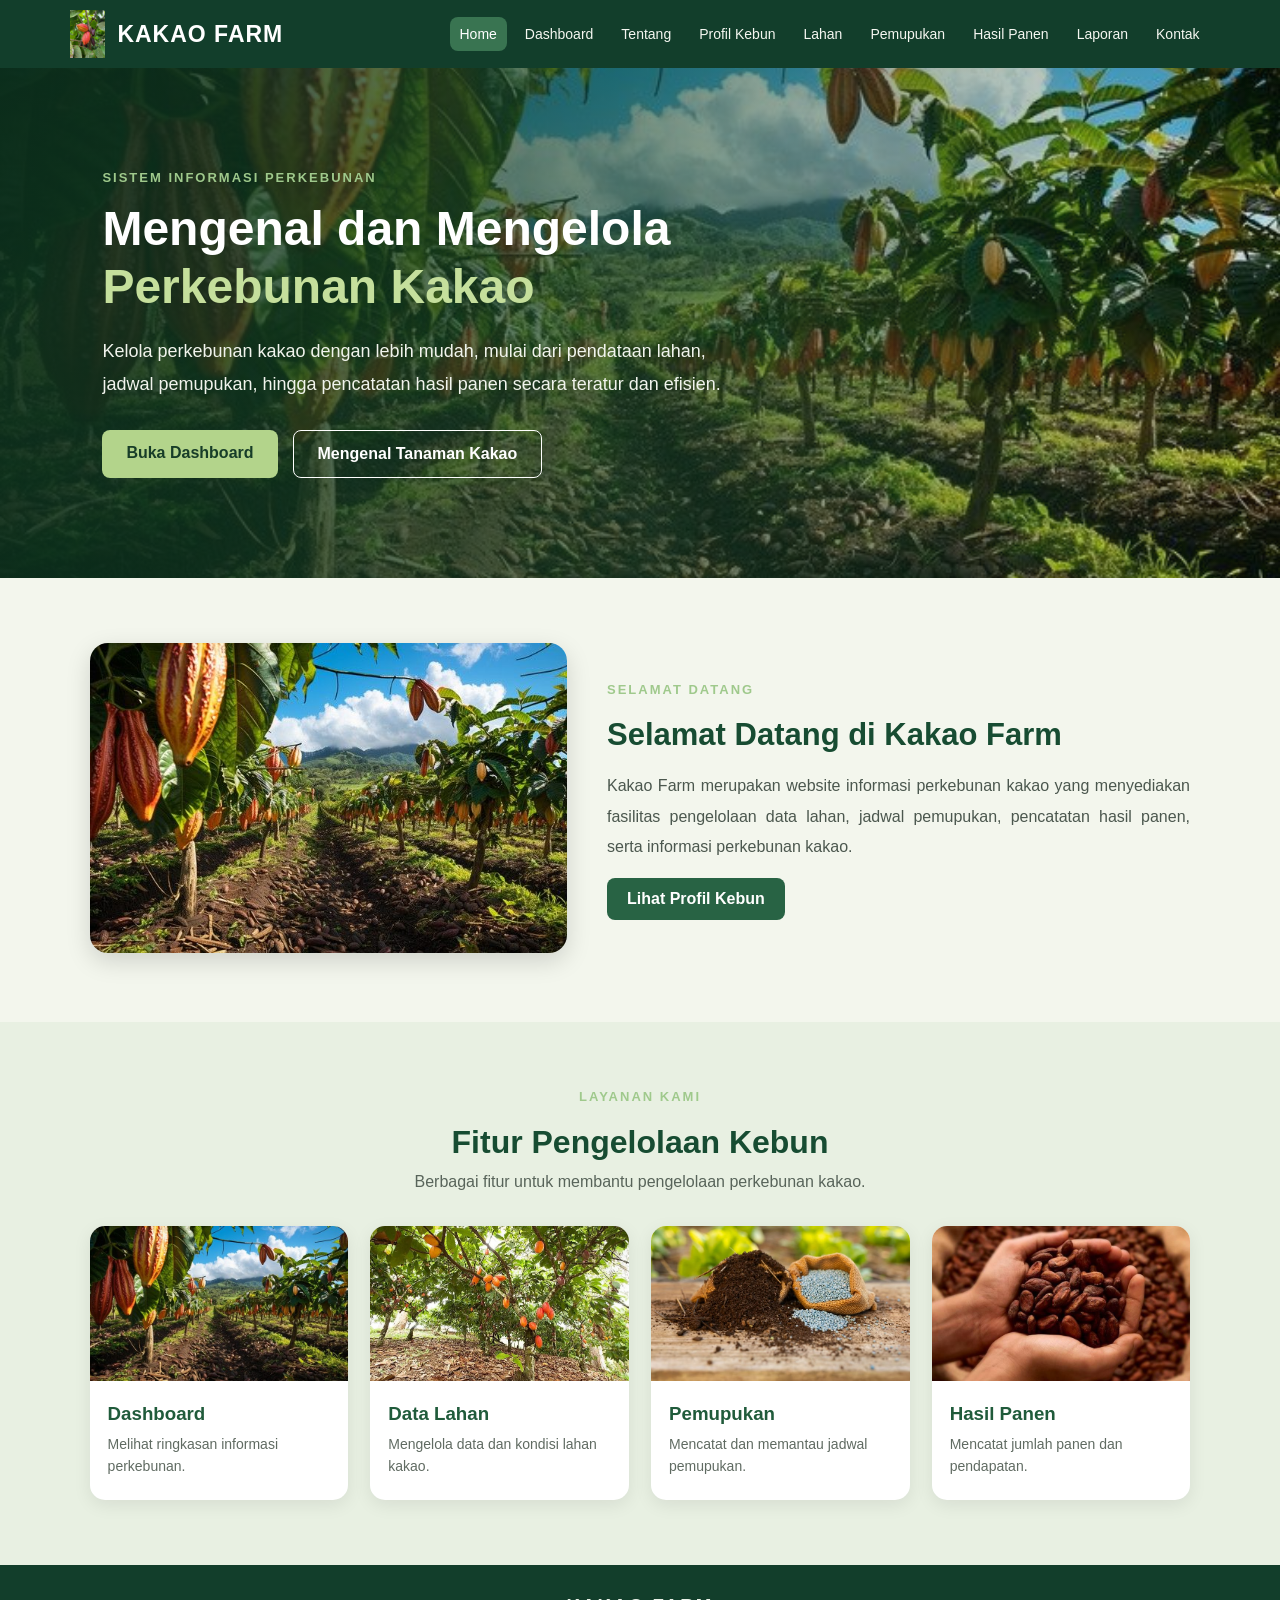
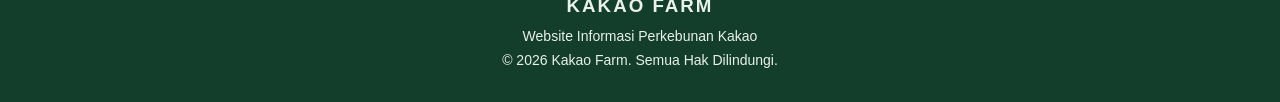
==== index.html @ 2a257e6b "first commit" ====
<!DOCTYPE html>
<html lang="id">
<head>
    <meta charset="UTF-8">
    <meta name="viewport" content="width=device-width, initial-scale=1.0">
    <title>Kakao Farm | Beranda</title>
    <link rel="stylesheet" href="css/style.css">
</head>

<body class="home-page">

    <!-- HEADER -->
    <header class="home-header">
        <a href="index.html" class="home-logo">
            <img src="img/logo.jpg" alt="Logo Kakao Farm">
            <span>KAKAO FARM</span>
        </a>

        <nav class="home-menu">
            <a href="index.html" class="active">Home</a>
            <a href="dashboard.html">Dashboard</a>
            <a href="tentang.html">Tentang</a>
            <a href="profil-kebun.html">Profil Kebun</a>
            <a href="lahan.html">Lahan</a>
            <a href="pemupukan.html">Pemupukan</a>
            <a href="panen.html">Hasil Panen</a>
            <a href="laporan.html">Laporan</a>
            <a href="kontak.html">Kontak</a>
        </nav>
    </header>

    <!-- HERO -->
    <main>
        <section class="home-hero">
            <div class="home-hero-content">
                <span class="home-label">SISTEM INFORMASI PERKEBUNAN</span>

                <h1>
                    Mengenal dan Mengelola
                    <span>Perkebunan Kakao</span>
                </h1>

                <p>
                    Kelola perkebunan kakao dengan lebih mudah,
                    mulai dari pendataan lahan, jadwal pemupukan,
                    hingga pencatatan hasil panen secara teratur
                    dan efisien.
                </p>

                <div class="home-actions">
                    <a href="dashboard.html" class="home-button">
                        Buka Dashboard
                    </a>

                    <a href="tentang.html" class="home-button-outline">
                        Mengenal Tanaman Kakao
                    </a>
                </div>
            </div>
        </section>

        <!-- TENTANG SINGKAT -->
        <section class="home-intro">
            <div class="home-intro-image">
                <img src="img/kakao-bg.jpg" alt="Perkebunan Kakao">
            </div>

            <div class="home-intro-content">
                <span class="home-label">SELAMAT DATANG</span>
                <h2>Selamat Datang di Kakao Farm</h2>

                <p>
                    Kakao Farm merupakan website informasi
                    perkebunan kakao yang menyediakan fasilitas
                    pengelolaan data lahan, jadwal pemupukan,
                    pencatatan hasil panen, serta informasi
                    perkebunan kakao.
                </p>

                <a href="profil-kebun.html" class="home-read-more">
                    Lihat Profil Kebun
                </a>
            </div>
        </section>

        <!-- FITUR UTAMA -->
        <section class="home-features">
            <div class="home-section-title">
                <span class="home-label">LAYANAN KAMI</span>
                <h2>Fitur Pengelolaan Kebun</h2>
                <p>
                    Berbagai fitur untuk membantu pengelolaan
                    perkebunan kakao.
                </p>
            </div>

            <div class="home-feature-grid">

                <a href="dashboard.html" class="home-feature-card">
                    <img src="img/kakao-bg.jpg" alt="Dashboard">
                    <h3>Dashboard</h3>
                    <p>Melihat ringkasan informasi perkebunan.</p>
                </a>

                <a href="lahan.html" class="home-feature-card">
                    <img src="img/lahan.jpg" alt="Lahan Kakao">
                    <h3>Data Lahan</h3>
                    <p>Mengelola data dan kondisi lahan kakao.</p>
                </a>

                <a href="pemupukan.html" class="home-feature-card">
                    <img src="img/pupuk.jpg" alt="Pemupukan Kakao">
                    <h3>Pemupukan</h3>
                    <p>Mencatat dan memantau jadwal pemupukan.</p>
                </a>

                <a href="panen.html" class="home-feature-card">
                    <img src="img/panen.jpg" alt="Hasil Panen Kakao">
                    <h3>Hasil Panen</h3>
                    <p>Mencatat jumlah panen dan pendapatan.</p>
                </a>

            </div>
        </section>
    </main>

    <!-- FOOTER -->
    <footer class="home-footer">
        <h3>KAKAO FARM</h3>
        <p>
            Website Informasi Perkebunan Kakao
        </p>
        <p>&copy; 2026 Kakao Farm. Semua Hak Dilindungi.</p>
    </footer>

    <script src="js/script.js"></script>

</body>
</html>
---- css/style.css ----
/* ===== STYLE WEBSITE KAKAO FARM ===== */

* {
    margin: 0;
    padding: 0;
    box-sizing: border-box;
}

body {
    font-family: Arial, sans-serif;
    background-color: #f5f7f0;
    color: #263b2c;
}

/* Judul utama */
.sahran_title {
    color: #285943;
    text-align: center;
    margin-top: 50px;
}

/* Paragraf */
.sahran_text {
    text-align: center;
    margin-top: 15px;
    font-size: 16px;
}

/* Header */
.sahran_header {
    background-color: #285943;
    color: white;
    padding: 20px;
}

/* Menu navigasi */
.sahran_menu {
    display: flex;
    justify-content: center;
    gap: 25px;
}

/* Footer */
.sahran_footer {
    background-color: #183d2b;
    color: white;
    text-align: center;
    padding: 20px;
}

/* ===== HEADER DAN NAVBAR ===== */

.sahran_header {
    background-color: #285943;
    color: white;
    padding: 20px 7%;
    display: flex;
    justify-content: space-between;
    align-items: center;
    flex-wrap: wrap;
    gap: 20px;
}

.sahran_logo h2 {
    color: white;
}

.sahran_menu {
    display: flex;
    gap: 20px;
    flex-wrap: wrap;
}

.sahran_menu a {
    color: white;
    text-decoration: none;
    font-size: 14px;
    font-weight: bold;
}

.sahran_menu a:hover {
    color: #c6e6a5;
}

/* ===== BANNER ===== */

.sahran_hero {
    min-height: 450px;
    background:
        linear-gradient(
            rgba(0, 0, 0, 0.55),
            rgba(0, 0, 0, 0.55)
        ),
        url('../img/kakao.jpg');

    background-size: cover;
    background-position: center;

    display: flex;
    align-items: center;
    padding: 50px 8%;
    color: white;
}

.sahran_hero_content {
    max-width: 600px;
}

.sahran_hero_content h1 {
    font-size: 42px;
    margin-bottom: 20px;
}

.sahran_hero_content p {
    font-size: 17px;
    line-height: 1.8;
    margin-bottom: 30px;
}

.sahran_button {
    display: inline-block;
    background-color: #d2a84b;
    color: #183d2b;
    padding: 14px 25px;
    border-radius: 6px;
    text-decoration: none;
    font-weight: bold;
}

/* ===== INTRODUCTION ===== */

.sahran_intro {
    padding: 60px 10%;
    text-align: center;
}

.sahran_intro h2 {
    color: #285943;
    margin-bottom: 20px;
}

.sahran_intro p {
    line-height: 1.8;
    max-width: 750px;
    margin: auto;
}

/* ===== FOOTER ===== */

.sahran_footer {
    background-color: #183d2b;
    color: white;
    text-align: center;
    padding: 20px;
}

/* ===== RESPONSIVE MOBILE ===== */

@media (max-width: 768px) {

    .sahran_header {
        flex-direction: column;
    }

    .sahran_menu {
        justify-content: center;
        gap: 15px;
    }

    .sahran_hero {
        min-height: 400px;
    }

    .sahran_hero_content h1 {
        font-size: 30px;
    }
}

/* ===== HALAMAN DATA PROFIL KEBUN ===== */

.sahran_data {
    padding: 30px 7%;
    text-align: center;
}

.sahran_data h2 {
    color: #285943;
    margin-bottom: 25px;
}

.sahran_table {
    width: 100%;
    border-collapse: collapse;
    background-color: white;
    box-shadow: 0 3px 10px rgba(0,0,0,0.1);
}

.sahran_table th {
    background-color: #285943;
    color: white;
    padding: 16px;
}

.sahran_table td {
    padding: 15px;
    border: 1px solid #ddd;
}

.sahran_table tr:nth-child(even) {
    background-color: #edf3ec;
}

.sahran_table tr:hover {
    background-color: #dcebdc;
}

/* TABEL RESPONSIF */

@media (max-width: 600px) {
    .sahran_data {
        padding: 20px 3%;
        overflow-x: auto;
    }

    .sahran_table {
        min-width: 550px;
    }
}

/* ===== HALAMAN DATA LAHAN ===== */

.sahran_data {
    overflow-x: auto;
}

.sahran_table {
    min-width: 650px;
}

.sahran_data h2 {
    margin-bottom: 25px;
}

/* ===== JADWAL PEMUPUKAN ===== */

.sahran_reminder {
    margin: 20px 7%;
    padding: 22px;
    background-color: #e4f2df;
    border-left: 6px solid #285943;
    border-radius: 8px;
}

.sahran_reminder h2 {
    color: #285943;
    margin-bottom: 10px;
}

.sahran_reminder p {
    font-size: 18px;
    line-height: 1.6;
}

.sahran_data {
    padding-bottom: 50px;
}

.sahran_table td {
    text-align: center;
}

@media (max-width: 700px) {
    .sahran_reminder {
        margin: 20px 3%;
    }
}

/* ===== HALAMAN KONTAK ===== */

.sahran_contact {
    max-width: 650px;
    margin: 30px auto 60px;
    padding: 30px;
    background-color: white;
    border-radius: 12px;
    box-shadow: 0 3px 12px rgba(0,0,0,0.1);
}

.sahran_contact h2 {
    text-align: center;
    color: #285943;
    margin-bottom: 25px;
}

.sahran_contact label {
    display: block;
    margin-top: 15px;
    margin-bottom: 8px;
    font-weight: bold;
    color: #285943;
}

.sahran_contact input,
.sahran_contact textarea {
    width: 100%;
    padding: 13px;
    border: 1px solid #ccc;
    border-radius: 6px;
    font-size: 16px;
    box-sizing: border-box;
    font-family: Arial, sans-serif;
}

.sahran_contact input:focus,
.sahran_contact textarea:focus {
    outline: none;
    border-color: #285943;
}

.sahran_button {
    width: 100%;
    margin-top: 20px;
    padding: 14px;
    background-color: #285943;
    color: white;
    border: none;
    border-radius: 6px;
    font-size: 17px;
    font-weight: bold;
    cursor: pointer;
}

.sahran_button:hover {
    background-color: #1c4030;
}

#sahran_hasil {
    text-align: center;
    color: #285943;
    font-weight: bold;
}

@media (max-width: 700px) {
    .sahran_contact {
        margin: 20px 4%;
        padding: 20px;
    }
}

/* FORM JADWAL PEMUPUKAN */
.sahran_data form {
    max-width: 700px;
    margin: 30px auto;
    padding: 30px;
    background: white;
    border-radius: 12px;
    box-shadow: 0 4px 15px rgba(0,0,0,0.08);
    text-align: left;
}

.sahran_data form label {
    display: block;
    margin: 15px 0 8px;
    color: #285b46;
    font-weight: bold;
}

.sahran_data form input,
.sahran_data form select {
    width: 100%;
    padding: 13px;
    border: 1px solid #ccc;
    border-radius: 7px;
    font-size: 16px;
    box-sizing: border-box;
}

.sahran_data form button {
    width: 100%;
    padding: 14px;
    margin-top: 25px;
    background: #285b46;
    color: white;
    border: none;
    border-radius: 7px;
    font-size: 17px;
    font-weight: bold;
    cursor: pointer;
}

.sahran_data form button:hover {
    background: #1b4031;
}

/* TOMBOL HAPUS */
.sahran_hapus {
    background: #c0392b;
    color: white;
    padding: 8px 14px;
    border: none;
    border-radius: 5px;
    cursor: pointer;
}

.sahran_hapus:hover {
    background: #922b21;
}

/* RESPONSIVE */
@media (max-width: 768px) {
    .sahran_data {
        overflow-x: auto;
    }

    .sahran_data form {
        padding: 20px;
    }

    .sahran_table {
        min-width: 750px;
    }
}

/* =================================
   HALAMAN HASIL PANEN KAKAO
================================= */

/* KARTU RINGKASAN */

.sahran_ringkasan {
    display: grid;
    grid-template-columns: repeat(2, 1fr);
    gap: 20px;
    margin: 30px 7%;
}

.sahran_kartu {
    background: #285b46;
    color: white;
    padding: 25px;
    border-radius: 12px;
    text-align: center;
    box-shadow: 0 4px 12px rgba(0,0,0,0.1);
}

.sahran_kartu h3 {
    margin-bottom: 12px;
    font-size: 18px;
}

.sahran_kartu p {
    font-size: 25px;
    font-weight: bold;
    margin: 0;
}

/* FORM HASIL PANEN */

#sahran_form_panen {
    max-width: 700px;
    margin: 30px auto;
    padding: 30px;
    background: white;
    border-radius: 12px;
    box-shadow: 0 4px 15px rgba(0,0,0,0.08);
    text-align: left;
}

#sahran_form_panen label {
    display: block;
    margin: 15px 0 8px;
    color: #285b46;
    font-weight: bold;
}

#sahran_form_panen input,
#sahran_form_panen select {
    width: 100%;
    padding: 13px;
    border: 1px solid #ccc;
    border-radius: 7px;
    font-size: 16px;
    box-sizing: border-box;
}

#sahran_form_panen input:focus,
#sahran_form_panen select:focus {
    outline: none;
    border-color: #285b46;
}

#sahran_form_panen button {
    width: 100%;
    padding: 14px;
    margin-top: 25px;
    background: #285b46;
    color: white;
    border: none;
    border-radius: 7px;
    font-size: 17px;
    font-weight: bold;
    cursor: pointer;
}

#sahran_form_panen button:hover {
    background: #1b4031;
}

/* TOMBOL HAPUS */

.sahran_hapus_panen {
    background: #c0392b;
    color: white;
    padding: 8px 14px;
    border: none;
    border-radius: 5px;
    cursor: pointer;
}

.sahran_hapus_panen:hover {
    background: #922b21;
}

/* TABEL PANEN */

#sahran_daftar_panen td {
    text-align: center;
}

/* TAMPILAN HP */

@media (max-width: 700px) {

    .sahran_ringkasan {
        grid-template-columns: 1fr;
        margin: 20px 4%;
    }

    #sahran_form_panen {
        margin: 20px 4%;
        padding: 20px;
    }

    .sahran_data {
        overflow-x: auto;
    }

    .sahran_table {
        min-width: 950px;
    }
}

/* HALAMAN LAPORAN HASIL PANEN */

.sahran_filter_laporan {
    margin: 30px 7%;
    padding: 20px;
    background: white;
    border-radius: 10px;
    display: flex;
    align-items: center;
    gap: 15px;
    flex-wrap: wrap;
}

.sahran_filter_laporan label {
    font-weight: bold;
    color: #285b46;
}

.sahran_filter_laporan input {
    padding: 10px;
    border: 1px solid #ccc;
    border-radius: 6px;
    font-size: 15px;
}

.sahran_filter_laporan button {
    padding: 11px 20px;
    background: #285b46;
    color: white;
    border: none;
    border-radius: 6px;
    cursor: pointer;
}

.sahran_filter_laporan button:hover {
    background: #1b4031;
}

#sahran_pesan_laporan {
    text-align: center;
    margin: 20px;
    color: #285b46;
}

/* Tampilan saat mencetak laporan */
@media print {
    .sahran_header,
    .sahran_footer,
    .sahran_filter_laporan button {
        display: none !important;
    }

    .sahran_filter_laporan {
        margin: 10px 0;
        padding: 0;
    }

    .sahran_ringkasan,
    .sahran_data {
        margin: 15px 0;
    }

    body {
        background: white;
    }

    .sahran_kartu {
        box-shadow: none;
        border: 1px solid #285b46;
        print-color-adjust: exact;
        -webkit-print-color-adjust: exact;
    }

    table {
        width: 100%;
        font-size: 10px;
    }

    th, td {
        padding: 6px;
    }
}

/* DASHBOARD STATISTIK KAKAO FARM */

.sahran_dashboard_kartu {
    display: grid;
    grid-template-columns: repeat(3, 1fr);
    gap: 22px;
    margin: 30px 7%;
}

.sahran_stat_kartu {
    background: white;
    padding: 25px;
    border-radius: 12px;
    text-align: center;
    box-shadow: 0 4px 12px rgba(0,0,0,0.08);
    border-bottom: 5px solid #285b46;
}

.sahran_stat_icon {
    font-size: 35px;
    margin-bottom: 10px;
}

.sahran_stat_kartu h3 {
    color: #285b46;
    font-size: 17px;
}

.sahran_stat_kartu p {
    color: #1b4031;
    font-size: 25px;
    font-weight: bold;
    overflow-wrap: anywhere;
}

.sahran_grafik {
    background: white;
    margin: 30px 7%;
    padding: 25px;
    border-radius: 12px;
    box-shadow: 0 4px 12px rgba(0,0,0,0.08);
}

.sahran_grafik h2 {
    color: #285b46;
}

.sahran_grafik select {
    padding: 9px;
    margin: 15px 0;
    border: 1px solid #ccc;
    border-radius: 6px;
}

.sahran_area_grafik {
    display: grid;
    grid-template-columns: repeat(12, minmax(35px, 1fr));
    gap: 10px;
    align-items: end;
    min-height: 250px;
    padding: 20px 5px 5px;
    overflow-x: auto;
}

.sahran_kolom_grafik {
    min-width: 35px;
    display: flex;
    flex-direction: column;
    align-items: center;
    justify-content: end;
    height: 230px;
    gap: 7px;
}

.sahran_nilai_grafik {
    font-size: 10px;
    color: #285b46;
    text-align: center;
    overflow-wrap: anywhere;
}

.sahran_batang_grafik {
    width: 70%;
    max-width: 35px;
    min-height: 4px;
    background: #4b966d;
    border-radius: 5px 5px 0 0;
}

.sahran_label_bulan {
    font-size: 12px;
    font-weight: bold;
    color: #285b46;
}

@media (max-width: 700px) {
    .sahran_dashboard_kartu {
        grid-template-columns: 1fr;
        margin: 20px 4%;
    }

    .sahran_grafik {
        margin: 20px 4%;
        padding: 15px;
    }

    .sahran_area_grafik {
        grid-template-columns: repeat(12, 45px);
    }
}

/* HALAMAN PROFIL KEBUN */

#sahran_form_profil {
    max-width: 700px;
    margin: 30px auto;
    padding: 30px;
    background: white;
    border-radius: 12px;
    box-shadow: 0 4px 15px rgba(0,0,0,0.08);
    text-align: left;
}

#sahran_form_profil label {
    display: block;
    margin: 15px 0 8px;
    color: #285b46;
    font-weight: bold;
}

#sahran_form_profil input,
#sahran_form_profil textarea {
    width: 100%;
    padding: 13px;
    border: 1px solid #ccc;
    border-radius: 7px;
    font-size: 15px;
    box-sizing: border-box;
}

#sahran_form_profil textarea {
    min-height: 90px;
    resize: vertical;
}

#sahran_form_profil button {
    width: 100%;
    padding: 14px;
    margin-top: 25px;
    background: #285b46;
    color: white;
    border: none;
    border-radius: 7px;
    font-size: 16px;
    font-weight: bold;
    cursor: pointer;
}

#sahran_form_profil button:hover {
    background: #1b4031;
}

#sahran_tampilan_profil {
    max-width: 700px;
    margin: 25px auto;
    padding: 25px;
    background: #e8f0e9;
    border-radius: 10px;
    overflow-wrap: anywhere;
}

#sahran_tampilan_profil h2 {
    color: #285b46;
    margin-bottom: 15px;
}

#sahran_tampilan_profil p {
    margin: 10px 0;
}

@media (max-width: 700px) {
    #sahran_form_profil,
    #sahran_tampilan_profil {
        margin: 20px 4%;
        padding: 20px;
    }
}

/* ===== HALAMAN DATA LAHAN ===== */

.container {
    width: 90%;
    max-width: 1200px;
    margin: 30px auto;
}

.container h2 {
    color: #286b3b;
    margin-bottom: 8px;
}

.container > p {
    color: #666;
    margin-bottom: 25px;
}

.form-container,
.table-container {
    background: #ffffff;
    padding: 25px;
    margin-bottom: 25px;
    border-radius: 12px;
    box-shadow: 0 3px 12px rgba(0, 0, 0, 0.08);
}

.form-container h3,
.table-container h3 {
    color: #286b3b;
    margin-top: 0;
    margin-bottom: 20px;
}

#sahran_form_lahan {
    display: grid;
    grid-template-columns: 1fr 1fr;
    gap: 12px 20px;
}

#sahran_form_lahan label {
    font-weight: bold;
    color: #333;
    align-self: end;
}

#sahran_form_lahan input,
#sahran_form_lahan select,
#sahran_form_lahan textarea {
    width: 100%;
    padding: 11px;
    border: 1px solid #ccc;
    border-radius: 6px;
    font-size: 14px;
    box-sizing: border-box;
}

#sahran_form_lahan textarea {
    min-height: 85px;
    resize: vertical;
}

#sahran_form_lahan button {
    grid-column: 1 / -1;
    background: #2e7d32;
    color: white;
    border: none;
    padding: 13px;
    border-radius: 6px;
    font-size: 15px;
    font-weight: bold;
    cursor: pointer;
}

#sahran_form_lahan button:hover {
    background: #1b5e20;
}

.table-container {
    overflow-x: auto;
}

.table-container table {
    width: 100%;
    border-collapse: collapse;
    min-width: 850px;
}

.table-container th {
    background: #2e7d32;
    color: white;
    padding: 12px;
    text-align: center;
}

.table-container td {
    padding: 11px;
    border-bottom: 1px solid #ddd;
    text-align: center;
}

.table-container tr:hover {
    background: #f1f8f2;
}

.table-container td button {
    padding: 7px 12px;
    margin: 3px;
    border: none;
    border-radius: 5px;
    cursor: pointer;
    color: white;
    background: #1976d2;
}

.table-container td button:last-child {
    background: #d32f2f;
}

.table-container td button:hover {
    opacity: 0.8;
}

/* Tampilan HP */
@media (max-width: 600px) {
    #sahran_form_lahan {
        grid-template-columns: 1fr;
    }

    #sahran_form_lahan button {
        grid-column: 1;
    }

    .container {
        width: 94%;
    }

    .form-container,
    .table-container {
        padding: 15px;
    }
}


/* HEADER DAN NAVIGASI HALAMAN LAHAN */
.main-header {
    background-color: #285b48;
    display: flex;
    justify-content: space-between;
    align-items: center;
    padding: 20px 5%;
    gap: 20px;
}

.main-header h1 {
    color: white;
    font-size: 32px;
    margin: 0;
    white-space: nowrap;
}

.main-header nav {
    background-color: #1b5e20;
    display: flex;
    justify-content: center;
    align-items: center;
    flex-wrap: wrap;
    gap: 25px;
    padding: 20px;
}

.main-header nav a {
    color: white;
    text-decoration: none;
    font-weight: bold;
}

.main-header nav a:hover {
    color: #c8e6c9;
}

@media (max-width: 900px) {
    .main-header {
        flex-direction: column;
    }

    .main-header nav {
        width: 100%;
        box-sizing: border-box;
    }
}

/* Samakan warna tombol Data Lahan dengan Profil Kebun */
#sahran_form_lahan button {
    background-color: #285b48 !important;
    color: white;
}

#sahran_form_lahan button:hover {
    background-color: #214a3b !important;
}

/* Menyamakan warna header tabel Data Lahan */
.table-container th {
    background-color: #285b48 !important;
    color: white;
}

/* Warna tombol aksi Edit */
.table-container td button:first-child {
    background-color: #285b48;
    color: white;
}

/* Warna tombol Hapus */
.table-container td button:last-child {
    background-color: #b83232;
    color: white;
}

/* =================================
   HALAMAN TENTANG KAKAO FARM
================================= */

.tentang-page {
    position: relative;
    overflow: hidden;
    padding: 65px 8%;
    background:
        radial-gradient(circle at 5% 15%, rgba(91, 140, 75, 0.15), transparent 25%),
        radial-gradient(circle at 95% 80%, rgba(126, 151, 91, 0.18), transparent 28%),
        linear-gradient(135deg, #f3f7df, #e4efcf, #f7f4df);
}

/* Ornamen daun */
.tentang-page::before {
    content: "🌿";
    position: absolute;
    top: 25px;
    left: 15px;
    font-size: 85px;
    opacity: 0.25;
    transform: rotate(-25deg);
    pointer-events: none;
}

.tentang-page::after {
    content: "🌿";
    position: absolute;
    bottom: 20px;
    right: 15px;
    font-size: 100px;
    opacity: 0.25;
    transform: rotate(25deg);
    pointer-events: none;
}

/* Judul halaman */

.tentang-heading {
    text-align: center;
    margin-bottom: 55px;
    position: relative;
    z-index: 1;
}

.tentang-heading span {
    font-size: 40px;
}

.tentang-heading h1 {
    color: #245c43;
    font-size: 32px;
    margin: 10px 0;
}

.tentang-heading p {
    color: #526451;
    font-size: 16px;
    line-height: 1.7;
}

/* Kotak informasi */

.tentang-card {
    display: flex;
    align-items: flex-start;
    gap: 25px;
    max-width: 950px;
    margin: 0 auto 35px;
    padding: 35px;
    background: rgba(255, 255, 255, 0.82);
    border-radius: 22px;
    border: 1px solid rgba(65, 110, 70, 0.15);
    box-shadow: 0 8px 25px rgba(35, 75, 45, 0.10);
    position: relative;
    z-index: 1;
    transition: transform 0.3s ease, box-shadow 0.3s ease;
}

.tentang-card:hover {
    transform: translateY(-5px);
    box-shadow: 0 12px 30px rgba(35, 75, 45, 0.16);
}

/* Ikon */

.tentang-icon {
    font-size: 65px;
    min-width: 85px;
    text-align: center;
    background: #e8f2df;
    padding: 12px;
    border-radius: 18px;
}

/* Isi teks */

.tentang-content h2 {
    color: #245c43;
    font-size: 25px;
    margin: 0 0 18px;
}

.tentang-content p {
    color: #333;
    font-size: 16px;
    line-height: 1.9;
    text-align: justify;
    margin-bottom: 15px;
}

/* Kutipan */

.tentang-quote {
    max-width: 850px;
    margin: 50px auto 10px;
    padding: 25px 35px;
    background: linear-gradient(120deg, #245c43, #397451);
    border-radius: 20px;
    color: white;
    text-align: center;
    position: relative;
    z-index: 1;
    box-shadow: 0 8px 20px rgba(35, 75, 45, 0.15);
}

.tentang-quote span {
    font-size: 35px;
}

.tentang-quote p {
    font-size: 18px;
    font-style: italic;
    line-height: 1.8;
}

/* Tampilan HP */

@media (max-width: 768px) {
    .tentang-page {
        padding: 40px 5%;
    }

    .tentang-heading h1 {
        font-size: 25px;
    }

    .tentang-card {
        flex-direction: column;
        padding: 22px;
        gap: 15px;
    }

    .tentang-icon {
        font-size: 45px;
        min-width: auto;
    }

    .tentang-content h2 {
        font-size: 21px;
    }

    .tentang-content p {
        font-size: 15px;
    }

    .tentang-quote p {
        font-size: 16px;
    }
}
.tentang-page {
    position: relative;
    overflow: hidden;
    padding: 65px 8%;

    background:
        linear-gradient(
            rgba(235, 244, 218, 0.48),
            rgba(235, 244, 218, 0.48)
        ),
        url("../img/buahkakao.jpg");

    background-size: cover;
    background-position: center;
    background-attachment: fixed;
}/* Banner judul halaman tentang */

.tentang-heading {
    max-width: 900px;
    margin: 0 auto 55px;
    padding: 30px 35px;
    text-align: center;

    background: rgba(28, 83, 57, 0.90);
    border: 1px solid rgba(255,255,255,0.3);
    border-radius: 22px;

    box-shadow: 0 8px 25px rgba(0,0,0,0.20);
    position: relative;
    z-index: 2;
}

.tentang-heading span {
    font-size: 40px;
}

.tentang-heading h1 {
    color: #ffffff;
    font-size: 32px;
    margin: 10px 0;
}

.tentang-heading p {
    color: #f0f5e9;
    font-size: 17px;
    line-height: 1.7;
}

/* =================================
   HALAMAN PROFIL KEBUN
================================= */

.profil-page {
    min-height: 100vh;
    padding: 55px 8%;

    background:
        linear-gradient(
            rgba(235, 244, 218, 0.48),
            rgba(235, 244, 218, 0.48)
        ),
        url("../img/kakao-bg.jpg");

    background-size: cover;
    background-position: center;
    background-attachment: fixed;
}

/* Judul Profil */

.profil-heading {
    max-width: 900px;
    margin: 0 auto 45px;
    padding: 30px;

    text-align: center;
    background: rgba(28, 83, 57, 0.90);
    border-radius: 22px;
    box-shadow: 0 8px 25px rgba(0,0,0,0.20);
}

.profil-heading span {
    font-size: 40px;
}

.profil-heading h1 {
    color: white;
    font-size: 32px;
    margin: 10px 0;
}

.profil-heading p {
    color: #f0f5e9;
    font-size: 17px;
    line-height: 1.7;
}

/* Card Formulir */

.profil-card {
    max-width: 850px;
    margin: auto;
    padding: 35px;

    background: rgba(255,255,255,0.94);
    border-radius: 22px;
    border: 1px solid rgba(65,110,70,0.15);

    box-shadow: 0 8px 25px rgba(35,75,45,0.15);
}

.profil-card h2 {
    color: #245c43;
    text-align: center;
    font-size: 25px;
    margin-bottom: 28px;
}

/* Form */

.profil-card label {
    display: block;
    margin: 16px 0 8px;
    color: #245c43;
    font-weight: bold;
}

.profil-card input,
.profil-card textarea {
    width: 100%;
    padding: 13px;
    border: 1px solid #cbdac5;
    border-radius: 10px;
    font-size: 15px;
    background: #fbfdf8;
    box-sizing: border-box;
    font-family: inherit;
}

.profil-card input:focus,
.profil-card textarea:focus {
    outline: none;
    border-color: #397451;
    box-shadow: 0 0 5px rgba(57,116,81,0.25);
}

.profil-card textarea {
    min-height: 100px;
    resize: vertical;
}

/* Tombol Simpan */

.profil-card button {
    width: 100%;
    padding: 15px;
    margin-top: 25px;

    background: #286344;
    color: white;
    border: none;
    border-radius: 10px;

    font-size: 16px;
    font-weight: bold;
    cursor: pointer;
    transition: 0.3s;
}

.profil-card button:hover {
    background: #19482f;
    transform: translateY(-2px);
}

/* Hasil Profil */

#sahran_tampilan_profil {
    margin-top: 30px;
    padding: 20px;
    background: #edf5e8;
    border-radius: 15px;
}

/* Tampilan HP */

@media (max-width: 768px) {
    .profil-page {
        padding: 35px 5%;
    }

    .profil-heading {
        padding: 22px;
    }

    .profil-heading h1 {
        font-size: 25px;
    }

    .profil-card {
        padding: 22px;
    }
}

/* =================================
   PROFIL KEBUN - HALAMAN INFORMASI
================================= */

.profil-info {
    max-width: 1050px;
    margin: auto;
    display: flex;
    flex-direction: column;
    gap: 28px;
}

/* Card Informasi */

.profil-info-card {
    display: flex;
    align-items: flex-start;
    gap: 25px;
    padding: 30px;
    background: rgba(255,255,255,0.94);
    border-radius: 22px;
    border: 1px solid rgba(65,110,70,0.15);
    box-shadow: 0 8px 25px rgba(35,75,45,0.13);
    transition: 0.3s;
}

.profil-info-card:hover {
    transform: translateY(-4px);
    box-shadow: 0 12px 28px rgba(35,75,45,0.18);
}

/* Ikon Informasi */

.profil-info-icon {
    min-width: 85px;
    height: 85px;
    display: flex;
    align-items: center;
    justify-content: center;
    background: #e8f2df;
    border-radius: 20px;
    font-size: 45px;
}

/* Teks Informasi */

.profil-info-card h2 {
    color: #245c43;
    font-size: 24px;
    margin: 0 0 15px;
}

.profil-info-card p {
    color: #333;
    font-size: 16px;
    line-height: 1.9;
    text-align: justify;
    margin-bottom: 12px;
}

/* Kutipan */

.profil-quote {
    max-width: 850px;
    margin: 45px auto 10px;
    padding: 25px 30px;
    background: linear-gradient(120deg, #245c43, #397451);
    color: white;
    text-align: center;
    border-radius: 20px;
    box-shadow: 0 8px 20px rgba(35,75,45,0.18);
}

.profil-quote span {
    font-size: 35px;
}

.profil-quote p {
    font-size: 18px;
    font-style: italic;
    line-height: 1.8;
}

/* Responsif HP */

@media (max-width: 768px) {
    .profil-info-card {
        flex-direction: column;
        padding: 22px;
    }

    .profil-info-icon {
        min-width: 65px;
        height: 65px;
        font-size: 35px;
    }

    .profil-info-card h2 {
        font-size: 21px;
    }

    .profil-info-card p {
        font-size: 15px;
    }
}

/* =================================
   HALAMAN DATA LAHAN KAKAO
================================= */

.lahan-page {
    min-height: 100vh;
    padding: 55px 7%;

    background:
        linear-gradient(
            rgba(235, 244, 218, 0.48),
            rgba(235, 244, 218, 0.48)
        ),
        url("../img/lahan.jpg");

    background-size: cover;
    background-position: center;
    background-attachment: fixed;
}

/* Banner Judul */

.lahan-heading {
    max-width: 950px;
    margin: 0 auto 45px;
    padding: 30px;

    text-align: center;
    background: rgba(28, 83, 57, 0.90);
    border-radius: 22px;
    box-shadow: 0 8px 25px rgba(0,0,0,0.20);
}

.lahan-heading span {
    font-size: 40px;
}

.lahan-heading h1 {
    color: white;
    font-size: 32px;
    margin: 10px 0;
}

.lahan-heading p {
    color: #f0f5e9;
    font-size: 17px;
    line-height: 1.7;
}

/* Card Form dan Tabel */

.lahan-card {
    max-width: 1050px;
    margin: 0 auto 35px;
    padding: 30px;

    background: rgba(255,255,255,0.95);
    border-radius: 22px;
    border: 1px solid rgba(65,110,70,0.15);

    box-shadow: 0 8px 25px rgba(35,75,45,0.13);
}

/* Judul Card */

.lahan-card-heading {
    display: flex;
    align-items: center;
    justify-content: center;
    gap: 12px;
    margin-bottom: 25px;
}

.lahan-card-heading span {
    font-size: 30px;
}

.lahan-card-heading h2 {
    color: #245c43;
    font-size: 24px;
    margin: 0;
}

/* Formulir */

.lahan-card label {
    display: block;
    margin: 16px 0 8px;
    color: #245c43;
    font-weight: bold;
}

.lahan-card input,
.lahan-card select,
.lahan-card textarea {
    width: 100%;
    padding: 13px;
    box-sizing: border-box;

    border: 1px solid #cbdac5;
    border-radius: 10px;
    background: #fbfdf8;

    font-size: 15px;
    font-family: inherit;
}

.lahan-card input:focus,
.lahan-card select:focus,
.lahan-card textarea:focus {
    outline: none;
    border-color: #397451;
    box-shadow: 0 0 5px rgba(57,116,81,0.25);
}

.lahan-card textarea {
    min-height: 100px;
    resize: vertical;
}

/* Tombol */

.lahan-card form button {
    width: 100%;
    padding: 15px;
    margin-top: 25px;

    background: #286344;
    color: white;
    border: none;
    border-radius: 10px;

    font-size: 16px;
    font-weight: bold;
    cursor: pointer;
    transition: 0.3s;
}

.lahan-card form button:hover {
    background: #19482f;
    transform: translateY(-2px);
}

/* Tabel */

.lahan-table-wrapper {
    width: 100%;
    overflow-x: auto;
    border-radius: 10px;
}

.lahan-card table {
    width: 100%;
    min-width: 850px;
    border-collapse: collapse;
    background: white;
}

.lahan-card table th {
    background: #286344;
    color: white;
    padding: 14px 12px;
    text-align: center;
}

.lahan-card table td {
    padding: 13px 12px;
    text-align: center;
    border-bottom: 1px solid #e0e8dc;
    color: #333;
}

.lahan-card table tbody tr:nth-child(even) {
    background: #f0f6ec;
}

.lahan-card table tbody tr:hover {
    background: #e4f0df;
}

/* Tampilan HP */

@media (max-width: 768px) {
    .lahan-page {
        padding: 35px 5%;
    }

    .lahan-heading {
        padding: 22px;
    }

    .lahan-heading h1 {
        font-size: 25px;
    }

    .lahan-card {
        padding: 20px;
    }

    .lahan-card-heading h2 {
        font-size: 20px;
    }
}

/* =================================
   HALAMAN PEMUPUKAN KAKAO FARM
================================= */

.pemupukan-page {
    min-height: 100vh;
    padding: 55px 7%;
    background:
        linear-gradient(
            rgba(235, 244, 218, 0.48),
            rgba(235, 244, 218, 0.48)
        ),
        url("../img/pupuk.jpg");
    background-size: cover;
    background-position: center;
    background-attachment: fixed;
}

/* BANNER JUDUL */

.pemupukan-heading {
    max-width: 950px;
    margin: 0 auto 35px;
    padding: 30px;
    text-align: center;
    background: rgba(28, 83, 57, 0.90);
    border-radius: 22px;
    box-shadow: 0 8px 25px rgba(0,0,0,0.20);
}

.pemupukan-heading span {
    font-size: 40px;
}

.pemupukan-heading h1 {
    color: white;
    font-size: 32px;
    margin: 10px 0;
}

.pemupukan-heading p {
    color: #f0f5e9;
    font-size: 17px;
    line-height: 1.7;
}

/* PENGINGAT PEMUPUKAN */

.pemupukan-reminder {
    max-width: 950px;
    margin: 0 auto 35px;
    padding: 22px 30px;
    background: rgba(255,255,255,0.95);
    border-left: 6px solid #d6a52d;
    border-radius: 15px;
    box-shadow: 0 6px 18px rgba(35,75,45,0.12);
}

.pemupukan-reminder h2 {
    color: #245c43;
    font-size: 21px;
    margin: 0 0 10px;
}

.pemupukan-reminder p {
    color: #444;
    font-size: 16px;
    line-height: 1.7;
    margin: 0;
}

/* CARD FORM DAN TABEL */

.pemupukan-card {
    max-width: 950px;
    margin: 0 auto 35px;
    padding: 30px;
    background: rgba(255,255,255,0.95);
    border: 1px solid rgba(65,110,70,0.15);
    border-radius: 22px;
    box-shadow: 0 8px 25px rgba(35,75,45,0.13);
}

/* JUDUL CARD */

.pemupukan-card-heading {
    display: flex;
    align-items: center;
    justify-content: center;
    gap: 12px;
    margin-bottom: 25px;
}

.pemupukan-card-heading span {
    font-size: 30px;
}

.pemupukan-card-heading h2 {
    color: #245c43;
    font-size: 24px;
    margin: 0;
}

/* FORM */

.pemupukan-card label {
    display: block;
    margin: 16px 0 8px;
    color: #245c43;
    font-weight: bold;
}

.pemupukan-card input,
.pemupukan-card select {
    width: 100%;
    padding: 13px;
    box-sizing: border-box;
    border: 1px solid #cbdac5;
    border-radius: 10px;
    background: #fbfdf8;
    font-size: 15px;
    font-family: inherit;
}

.pemupukan-card input:focus,
.pemupukan-card select:focus {
    outline: none;
    border-color: #397451;
    box-shadow: 0 0 5px rgba(57,116,81,0.25);
}

/* TOMBOL SIMPAN */

.pemupukan-card form button {
    width: 100%;
    padding: 15px;
    margin-top: 25px;
    background: #286344;
    color: white;
    border: none;
    border-radius: 10px;
    font-size: 16px;
    font-weight: bold;
    cursor: pointer;
    transition: 0.3s;
}

.pemupukan-card form button:hover {
    background: #19482f;
    transform: translateY(-2px);
}

/* TABEL */

.pemupukan-table-wrapper {
    width: 100%;
    overflow-x: auto;
    border-radius: 10px;
}

.pemupukan-card .sahran_table {
    width: 100%;
    min-width: 800px;
    border-collapse: collapse;
    background: white;
}

.pemupukan-card .sahran_table th {
    background: #286344;
    color: white;
    padding: 14px 12px;
    text-align: center;
}

.pemupukan-card .sahran_table td {
    padding: 13px 12px;
    text-align: center;
    border-bottom: 1px solid #e0e8dc;
    color: #333;
}

.pemupukan-card .sahran_table tbody tr:nth-child(even) {
    background: #f0f6ec;
}

.pemupukan-card .sahran_table tbody tr:hover {
    background: #e4f0df;
}

/* RESPONSIVE HP */

@media (max-width: 768px) {
    .pemupukan-page {
        padding: 35px 5%;
    }

    .pemupukan-heading {
        padding: 22px;
    }

    .pemupukan-heading h1 {
        font-size: 25px;
    }

    .pemupukan-card {
        padding: 20px;
    }

    .pemupukan-card-heading h2 {
        font-size: 20px;
    }
}

/* =================================
   HALAMAN HASIL PANEN KAKAO FARM
================================= */

.panen-page {
    min-height: 100vh;
    padding: 55px 7%;
    background:
        linear-gradient(
            rgba(235, 244, 218, 0.48),
            rgba(235, 244, 218, 0.48)
        ),
        url("../img/panen.jpg");
    background-size: cover;
    background-position: center;
    background-attachment: fixed;
}

/* JUDUL */
.panen-heading {
    max-width: 950px;
    margin: 0 auto 35px;
    padding: 30px;
    text-align: center;
    background: rgba(28, 83, 57, 0.90);
    border-radius: 22px;
    box-shadow: 0 8px 25px rgba(0,0,0,0.20);
}

.panen-heading span {
    font-size: 40px;
}

.panen-heading h1 {
    color: white;
    font-size: 32px;
    margin: 10px 0;
}

.panen-heading p {
    color: #f0f5e9;
    font-size: 17px;
    line-height: 1.7;
}

/* RINGKASAN */
.panen-ringkasan {
    max-width: 950px;
    margin: 0 auto 35px;
    display: grid;
    grid-template-columns: repeat(2, 1fr);
    gap: 25px;
}

.panen-summary-card {
    padding: 25px;
    text-align: center;
    background: rgba(255,255,255,0.95);
    border-radius: 18px;
    box-shadow: 0 8px 25px rgba(35,75,45,0.13);
    border-bottom: 5px solid #397451;
}

.panen-summary-card span {
    font-size: 35px;
}

.panen-summary-card h3 {
    color: #245c43;
    margin: 10px 0;
    font-size: 19px;
}

.panen-summary-card p {
    color: #286344;
    font-size: 26px;
    font-weight: bold;
    margin: 8px 0;
}

/* KARTU FORM DAN TABEL */
.panen-card {
    max-width: 950px;
    margin: 0 auto 35px;
    padding: 30px;
    background: rgba(255,255,255,0.95);
    border: 1px solid rgba(65,110,70,0.15);
    border-radius: 22px;
    box-shadow: 0 8px 25px rgba(35,75,45,0.13);
}

.panen-card-heading {
    display: flex;
    align-items: center;
    justify-content: center;
    gap: 12px;
    margin-bottom: 25px;
}

.panen-card-heading span {
    font-size: 30px;
}

.panen-card-heading h2 {
    color: #245c43;
    font-size: 24px;
    margin: 0;
}

/* FORM */
.panen-card label {
    display: block;
    margin: 16px 0 8px;
    color: #245c43;
    font-weight: bold;
}

.panen-card input,
.panen-card select {
    width: 100%;
    padding: 13px;
    box-sizing: border-box;
    border: 1px solid #cbdac5;
    border-radius: 10px;
    background: #fbfdf8;
    font-size: 15px;
    font-family: inherit;
}

.panen-card input:focus,
.panen-card select:focus {
    outline: none;
    border-color: #397451;
    box-shadow: 0 0 5px rgba(57,116,81,0.25);
}

.panen-card form button {
    width: 100%;
    padding: 15px;
    margin-top: 25px;
    background: #286344;
    color: white;
    border: none;
    border-radius: 10px;
    font-size: 16px;
    font-weight: bold;
    cursor: pointer;
    transition: 0.3s;
}

.panen-card form button:hover {
    background: #19482f;
    transform: translateY(-2px);
}

/* TABEL */
.panen-table-wrapper {
    width: 100%;
    overflow-x: auto;
    border-radius: 10px;
}

.panen-card .sahran_table {
    width: 100%;
    min-width: 950px;
    border-collapse: collapse;
    background: white;
}

.panen-card .sahran_table th {
    background: #286344;
    color: white;
    padding: 14px 12px;
    text-align: center;
}

.panen-card .sahran_table td {
    padding: 13px 12px;
    text-align: center;
    border-bottom: 1px solid #e0e8dc;
    color: #333;
}

.panen-card .sahran_table tbody tr:nth-child(even) {
    background: #f0f6ec;
}

.panen-card .sahran_table tbody tr:hover {
    background: #e4f0df;
}

/* RESPONSIVE */
@media (max-width: 768px) {
    .panen-page {
        padding: 35px 5%;
    }

    .panen-heading {
        padding: 22px;
    }

    .panen-heading h1 {
        font-size: 25px;
    }

    .panen-ringkasan {
        grid-template-columns: 1fr;
        gap: 15px;
    }

    .panen-card {
        padding: 20px;
    }

    .panen-card-heading h2 {
        font-size: 20px;
    }
}
/* =====================================
   HOME KAKAO FARM - DESAIN PROFESIONAL
===================================== */

.home-page {
    margin: 0;
    font-family: Arial, sans-serif;
    color: #24352b;
    background: #f3f6ed;
}

/* HEADER */
.home-header {
    min-height: 78px;
    padding: 10px 5%;
    background: #123e2b;
    display: flex;
    align-items: center;
    justify-content: space-between;
    gap: 25px;
    flex-wrap: wrap;
    box-sizing: border-box;
}

.home-logo {
    display: flex;
    align-items: center;
    gap: 12px;
    color: white;
    text-decoration: none;
    font-size: 23px;
    font-weight: bold;
    letter-spacing: 1px;
}

.home-logo img {
    width: 48px;
    height: 48px;
    object-fit: contain;
}

.home-menu {
    display: flex;
    align-items: center;
    gap: 8px;
    flex-wrap: wrap;
}

.home-menu a {
    color: #f5f7f1;
    text-decoration: none;
    padding: 11px 13px;
    border-radius: 8px;
    font-size: 14px;
    transition: 0.3s;
}

.home-menu a:hover,
.home-menu a.active {
    background: #397451;
    color: white;
}

/* HERO */
.home-hero {
    min-height: 510px;
    padding: 80px 8%;
    display: flex;
    align-items: center;
    background:
        linear-gradient(
            90deg,
            rgba(12, 48, 29, 0.91),
            rgba(20, 67, 39, 0.58),
            rgba(20, 67, 39, 0.12)
        ),
        url("../img/kakao-bg.jpg");

    background-size: cover;
    background-position: center;
    box-sizing: border-box;
}

.home-hero-content {
    max-width: 720px;
    color: white;
}

.home-label {
    display: inline-block;
    color: #9fc98c;
    font-size: 13px;
    font-weight: bold;
    letter-spacing: 2px;
    margin-bottom: 15px;
}

.home-hero h1 {
    font-size: 48px;
    line-height: 1.2;
    margin: 0 0 20px;
}

.home-hero h1 span {
    display: block;
    color: #c5df9c;
}

.home-hero p {
    font-size: 18px;
    line-height: 1.8;
    max-width: 620px;
    color: #f1f4ed;
}

.home-actions {
    display: flex;
    gap: 15px;
    flex-wrap: wrap;
    margin-top: 30px;
}

.home-button,
.home-button-outline {
    padding: 14px 24px;
    border-radius: 8px;
    text-decoration: none;
    font-weight: bold;
    transition: 0.3s;
}

.home-button {
    background: #b3d48b;
    color: #173d28;
}

.home-button:hover {
    background: white;
    transform: translateY(-3px);
}

.home-button-outline {
    border: 1px solid white;
    color: white;
}

.home-button-outline:hover {
    background: white;
    color: #173d28;
}

/* INTRO */
.home-intro {
    max-width: 1150px;
    margin: 65px auto;
    padding: 0 25px;
    display: grid;
    grid-template-columns: 0.9fr 1.1fr;
    align-items: center;
    gap: 40px;
}

.home-intro-image img {
    width: 100%;
    height: 310px;
    object-fit: cover;
    border-radius: 18px;
    box-shadow: 0 8px 25px rgba(0,0,0,0.15);
}

.home-intro-content h2 {
    color: #174c32;
    font-size: 31px;
    margin: 5px 0 18px;
}

.home-intro-content p {
    font-size: 16px;
    line-height: 1.9;
    color: #4b574e;
    text-align: justify;
}

.home-read-more {
    display: inline-block;
    margin-top: 15px;
    padding: 12px 20px;
    background: #286344;
    color: white;
    text-decoration: none;
    border-radius: 8px;
    font-weight: bold;
}

.home-read-more:hover {
    background: #173f2a;
}

/* FITUR */
.home-features {
    padding: 65px 7%;
    background: #e8f0e2;
}

.home-section-title {
    text-align: center;
    margin-bottom: 35px;
}

.home-section-title h2 {
    color: #174c32;
    font-size: 32px;
    margin: 5px 0 12px;
}

.home-section-title p {
    color: #58645a;
}

.home-feature-grid {
    max-width: 1150px;
    margin: auto;
    display: grid;
    grid-template-columns: repeat(4, 1fr);
    gap: 22px;
}

.home-feature-card {
    display: block;
    overflow: hidden;
    background: white;
    border-radius: 15px;
    text-decoration: none;
    color: #29382e;
    box-shadow: 0 5px 18px rgba(0,0,0,0.08);
    transition: 0.3s;
}

.home-feature-card:hover {
    transform: translateY(-6px);
    box-shadow: 0 10px 25px rgba(0,0,0,0.14);
}

.home-feature-card img {
    width: 100%;
    height: 155px;
    object-fit: cover;
}

.home-feature-card h3 {
    color: #205b3b;
    margin: 18px 18px 8px;
}

.home-feature-card p {
    margin: 0 18px 22px;
    font-size: 14px;
    line-height: 1.6;
    color: #606b62;
}

/* FOOTER */
.home-footer {
    padding: 30px 15px;
    text-align: center;
    background: #123e2b;
    color: #eaf1e8;
}

.home-footer h3 {
    letter-spacing: 2px;
    margin-bottom: 8px;
}

.home-footer p {
    font-size: 14px;
    line-height: 1.7;
}

/* RESPONSIVE */
@media (max-width: 900px) {
    .home-header {
        justify-content: center;
    }

    .home-menu {
        justify-content: center;
    }

    .home-feature-grid {
        grid-template-columns: repeat(2, 1fr);
    }

    .home-hero h1 {
        font-size: 38px;
    }
}

@media (max-width: 600px) {
    .home-menu {
        gap: 4px;
    }

    .home-menu a {
        font-size: 12px;
        padding: 9px;
    }

    .home-hero {
        min-height: 470px;
        padding: 55px 7%;
    }

    .home-hero h1 {
        font-size: 32px;
    }

    .home-hero p {
        font-size: 15px;
    }

    .home-intro {
        grid-template-columns: 1fr;
        margin: 40px auto;
    }

    .home-intro-content h2 {
        font-size: 25px;
    }

    .home-feature-grid {
        grid-template-columns: 1fr;
    }

    .home-section-title h2 {
        font-size: 26px;
    }
}

/* =========================================
   DASHBOARD KAKAO FARM - PROFESSIONAL
========================================= */

body {
    background: #f4f6ef;
}

.logo-mark {
    display: inline-flex;
    width: 43px;
    height: 43px;
    vertical-align: middle;
    margin-right: 7px;
}

.logo-mark svg {
    width: 100%;
    height: 100%;
}

.sahran_menu a.active {
    background: rgba(255,255,255,.15);
    color: #fff;
}

.dashboard-heading {
    text-align: center;
    padding: 48px 20px 15px;
}

.dashboard-eyebrow {
    display: block;
    color: #9b783d;
    font-size: 11px;
    font-weight: 800;
    letter-spacing: 2px;
    margin-bottom: 10px;
}

.dashboard-heading h1 {
    color: #173d2b;
    font-size: clamp(27px, 4vw, 40px);
    margin-bottom: 10px;
}

.dashboard-heading p {
    color: #68766c;
    font-size: 16px;
}

.dashboard-divider {
    display: flex;
    align-items: center;
    justify-content: center;
    gap: 12px;
    margin: 20px auto 0;
    max-width: 300px;
    color: #477858;
}

.dashboard-divider span {
    height: 1px;
    background: #b8cbb8;
    flex: 1;
}

.dashboard-divider svg {
    width: 28px;
    height: 28px;
}

.sahran_dashboard_kartu {
    max-width: 1250px;
    margin: 20px auto 55px;
    padding: 0 25px;
    display: grid;
    grid-template-columns: repeat(3, minmax(0, 1fr));
    gap: 24px;
}

.sahran_stat_kartu {
    min-height: 215px;
    padding: 25px 15px;
    display: flex;
    flex-direction: column;
    justify-content: center;
    align-items: center;
    text-align: center;
    background: #fff;
    border: 1px solid #e7eae1;
    border-bottom: 6px solid #285b40;
    border-radius: 17px;
    box-shadow: 0 8px 22px rgba(24, 58, 39, .09);
}

.sahran_stat_icon {
    width: 62px;
    height: 62px;
    margin-bottom: 12px;
    color: #285b40;
    display: flex;
    align-items: center;
    justify-content: center;
}

.sahran_stat_icon svg {
    display: block;
    width: 100%;
    height: 100%;
}

.sahran_stat_kartu h3 {
    color: #285b40;
    font-size: 18px;
    margin-bottom: 3px;
}

.sahran_stat_kartu p {
    color: #173d2b;
    font-size: clamp(23px, 3vw, 31px);
    font-weight: 800;
}

.dashboard-section {
    max-width: 1200px;
    margin: 35px auto;
    padding: 30px;
    background: #fff;
    border: 1px solid #e5e9df;
    border-radius: 15px;
    box-shadow: 0 7px 22px rgba(24, 58, 39, .07);
}

.dashboard-section-heading {
    margin-bottom: 25px;
}

.dashboard-section-heading h2,
.dashboard-info h2 {
    color: #173d2b;
    font-size: 25px;
    margin-bottom: 7px;
}

.dashboard-section-heading p,
.dashboard-info p {
    color: #68766c;
}

.dashboard-filter {
    margin-bottom: 20px;
}

.dashboard-filter label {
    color: #285b40;
    font-weight: 700;
    margin-right: 10px;
}

.dashboard-filter select {
    padding: 10px 14px;
    border: 1px solid #cbd8cc;
    border-radius: 7px;
    background: #fff;
    color: #26352b;
}

.dashboard-info {
    background: #edf3e9;
    border-left: 5px solid #c69b45;
}

/* Tablet */
@media (max-width: 900px) {
    .sahran_dashboard_kartu {
        grid-template-columns: repeat(2, minmax(0, 1fr));
    }

    .dashboard-section {
        margin: 25px 18px;
    }
}

/* HP */
@media (max-width: 600px) {
    .dashboard-heading {
        padding: 35px 15px 15px;
    }

    .sahran_dashboard_kartu {
        grid-template-columns: 1fr;
        padding: 0 18px;
        gap: 16px;
    }

    .sahran_stat_kartu {
        min-height: 185px;
    }

    .dashboard-section {
        padding: 20px;
        margin: 20px 12px;
    }

    .dashboard-section-heading h2,
    .dashboard-info h2 {
        font-size: 21px;
    }
}

/* HEADER GLOBAL KAKAO FARM */

.sahran_header {
    width: 100%;
    min-height: 118px;
    padding: 18px 5.5%;
    background: #103e2c;
    display: flex;
    align-items: center;
    justify-content: space-between;
    gap: 25px;
}

.sahran_logo {
    display: flex;
    align-items: center;
    gap: 25px;
    flex-shrink: 0;
}

.sahran_logo img {
    width: 55px;
    height: 72px;
    object-fit: cover;
}

.sahran_logo h2 {
    color: white;
    font-size: 35px;
    font-weight: 700;
    margin: 0;
    white-space: nowrap;
}

.sahran_menu {
    display: flex;
    align-items: center;
    justify-content: flex-end;
    gap: 10px;
    flex-wrap: wrap;
}

.sahran_menu a {
    color: white;
    text-decoration: none;
    font-size: 19px;
    font-weight: 400;
    padding: 16px 19px;
    border-radius: 13px;
    transition: .2s;
}

.sahran_menu a:hover,
.sahran_menu a.active {
    background: #397958;
    color: white;
}

@media (max-width: 900px) {
    .sahran_header {
        flex-direction: column;
        padding: 18px;
    }

    .sahran_menu {
        justify-content: center;
    }
}

@media (max-width: 600px) {
    .sahran_logo h2 {
        font-size: 27px;
    }

    .sahran_menu a {
        font-size: 15px;
        padding: 10px 12px;
    }
}

/* HEADER SAMA PERSIS TINGGINYA DENGAN HOME */

.sahran_header {
    height: 1.8cm !important;
    min-height: 1.8cm !important;
    max-height: 1.8cm !important;
    padding: 3px 5.5% !important;
    box-sizing: border-box !important;

    display: flex !important;
    flex-direction: row !important;
    flex-wrap: nowrap !important;
    align-items: center !important;
    justify-content: space-between !important;

    background: #103e2c !important;
    gap: 10px !important;
}

.sahran_logo {
    display: flex !important;
    align-items: center !important;
    gap: 15px !important;
    flex-shrink: 0;
}

.sahran_logo img {
    width: 35px !important;
    height: 48px !important;
    object-fit: cover;
}

.sahran_logo h2 {
    font-size: 28px !important;
    color: white !important;
    margin: 0 !important;
    white-space: nowrap;
}

.sahran_menu {
    display: flex !important;
    flex-wrap: nowrap !important;
    align-items: center !important;
    gap: 2px !important;
}

.sahran_menu a {
    font-size: 14px !important;
    padding: 9px 10px !important;
    color: white !important;
    white-space: nowrap;
    text-decoration: none;
    border-radius: 10px;
}

.sahran_menu a.active,
.sahran_menu a:hover {
    background: #397958 !important;
}

/* HEADER HOME DISESUAIKAN DENGAN HALAMAN FITUR */

.home-header {
    height: 1.8cm !important;
    min-height: 1.8cm !important;
    max-height: 1.8cm !important;
    padding: 3px 5.5% !important;
    box-sizing: border-box !important;
    display: flex !important;
    flex-direction: row !important;
    align-items: center !important;
    justify-content: space-between !important;
}

.home-logo img {
    width: 35px !important;
    height: 48px !important;
    object-fit: cover;
}

.home-logo h2 {
    font-size: 28px !important;
    margin: 0 !important;
}

.home-menu a {
    font-size: 14px !important;
    padding: 9px 10px !important;
}
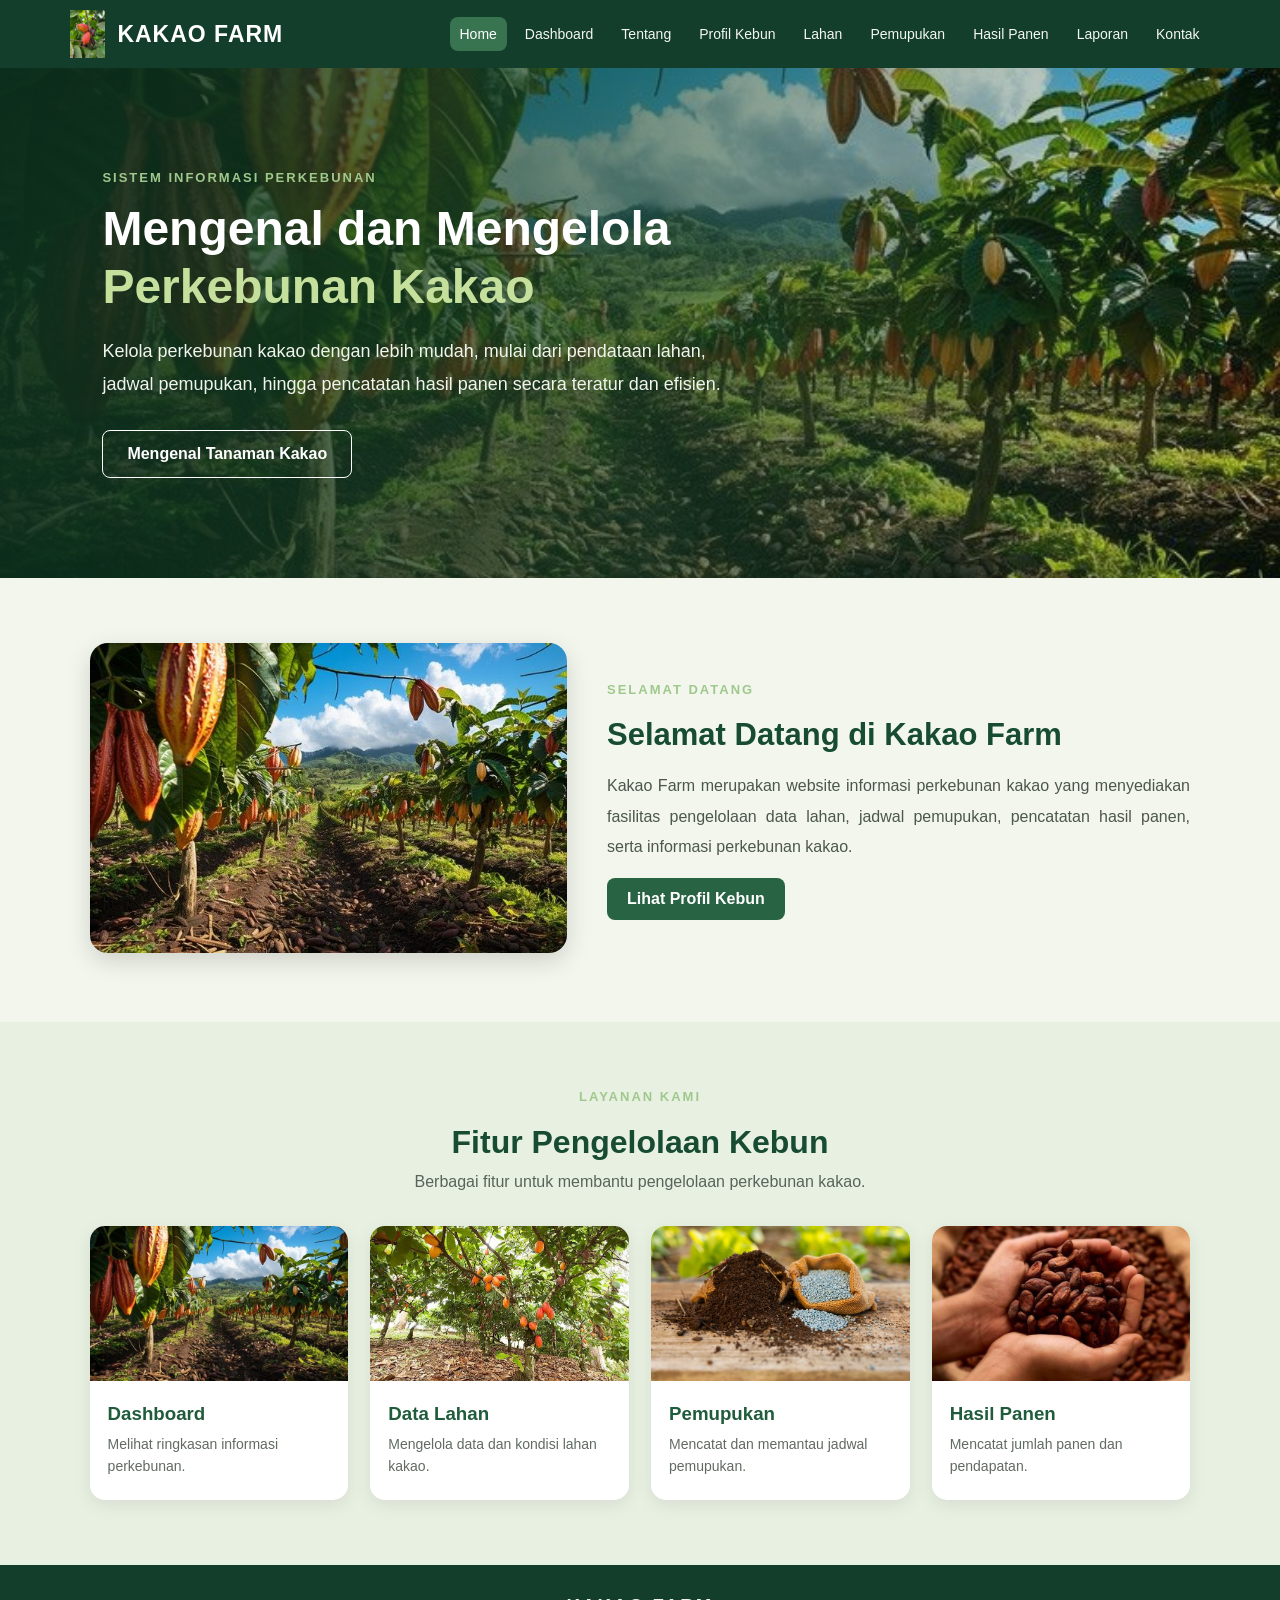
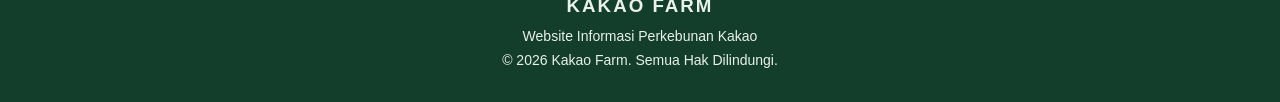
==== commit 2c2d3fb2: "Remove dashboard link from home actions Removed link to 'Buka Dashboard' from home actions." ====
--- a/index.html
+++ b/index.html
@@ -49,10 +49,6 @@
                 </p>
 
                 <div class="home-actions">
-                    <a href="dashboard.html" class="home-button">
-                        Buka Dashboard
-                    </a>
-
                     <a href="tentang.html" class="home-button-outline">
                         Mengenal Tanaman Kakao
                     </a>
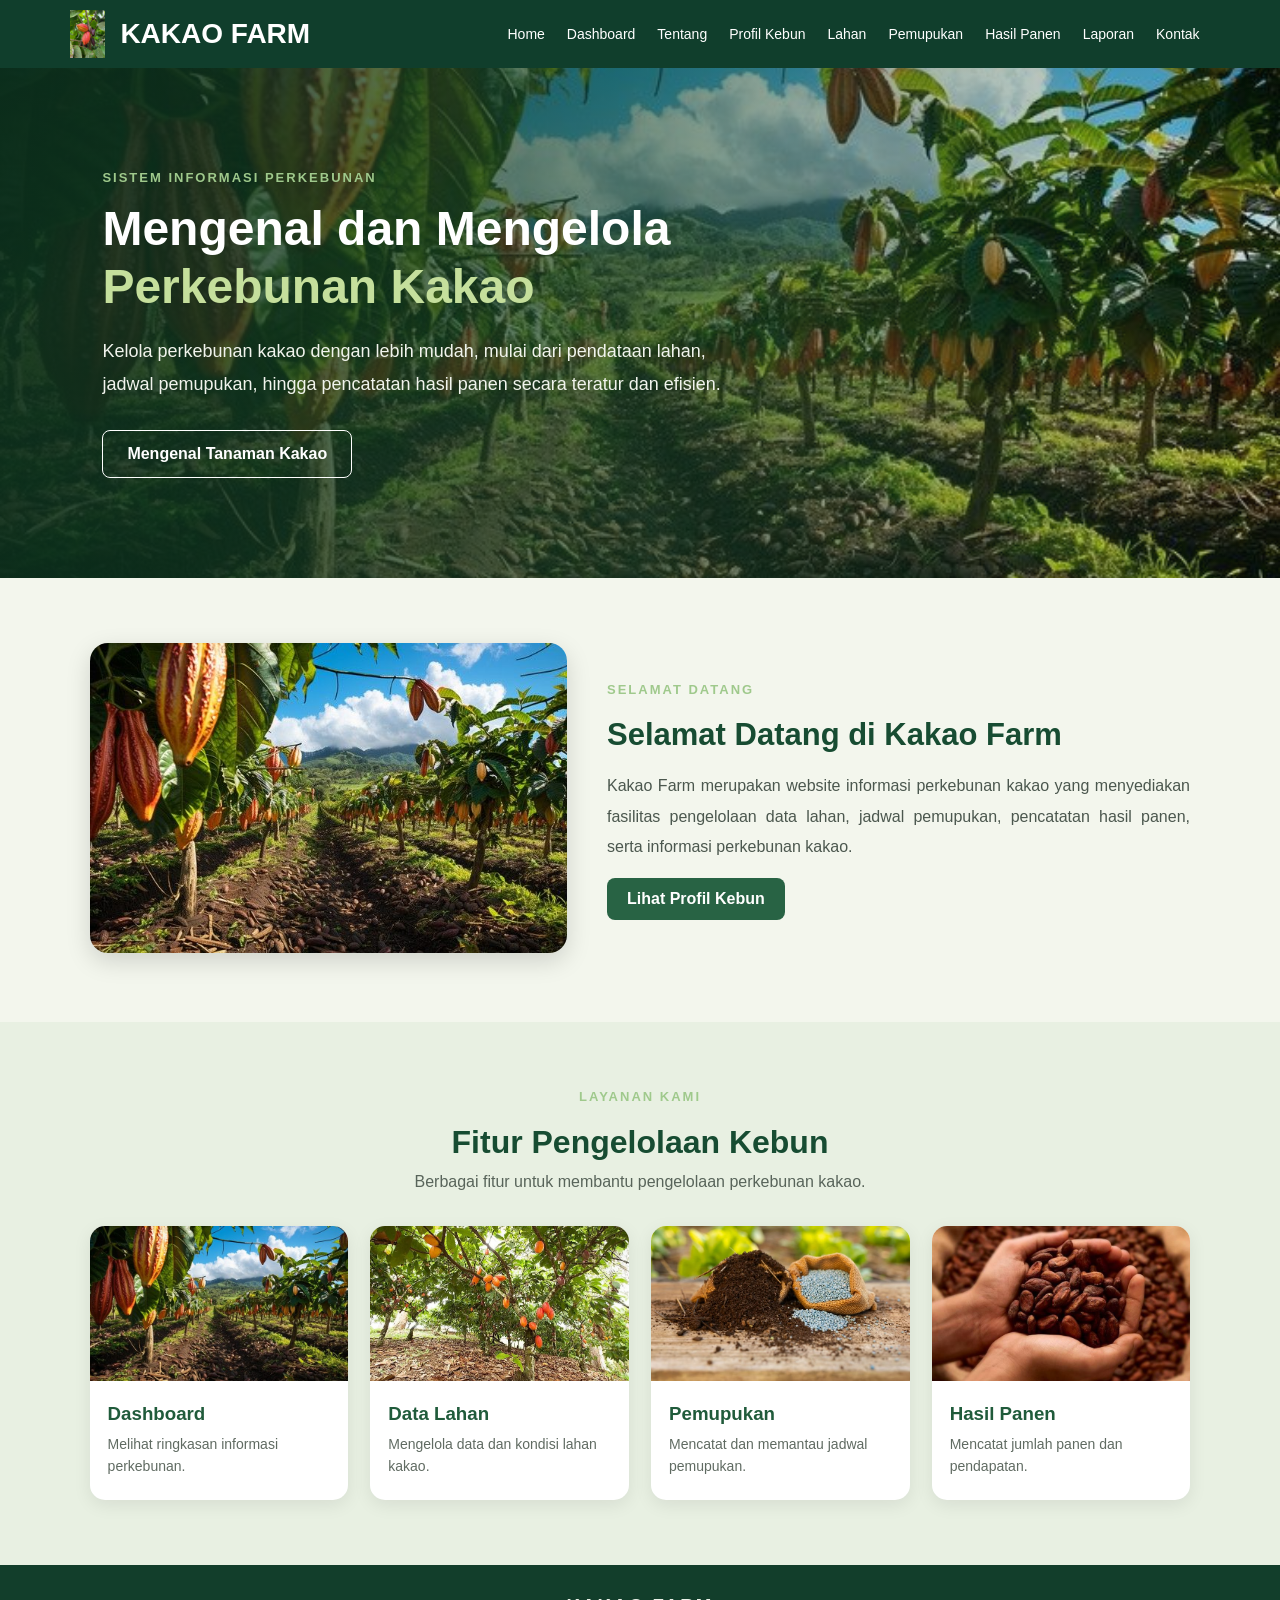
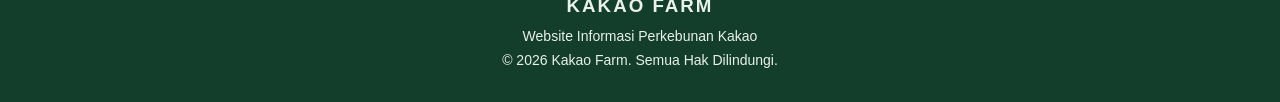
==== commit 7bbc5ed3: "Refactor header and navigation structure in index.html" ====
--- a/index.html
+++ b/index.html
@@ -11,25 +11,24 @@
 <body class="home-page">
 
     <!-- HEADER -->
-    <header class="home-header">
-        <a href="index.html" class="home-logo">
-            <img src="img/logo.jpg" alt="Logo Kakao Farm">
-            <span>KAKAO FARM</span>
-        </a>
+   <header class="sahran_header">
+    <div class="sahran_logo">
+        <img src="img/logo.jpg" alt="Kakao Farm">
+        <h2>KAKAO FARM</h2>
+    </div>
 
-        <nav class="home-menu">
-            <a href="index.html" class="active">Home</a>
-            <a href="dashboard.html">Dashboard</a>
-            <a href="tentang.html">Tentang</a>
-            <a href="profil-kebun.html">Profil Kebun</a>
-            <a href="lahan.html">Lahan</a>
-            <a href="pemupukan.html">Pemupukan</a>
-            <a href="panen.html">Hasil Panen</a>
-            <a href="laporan.html">Laporan</a>
-            <a href="kontak.html">Kontak</a>
-        </nav>
-    </header>
-
+    <nav class="sahran_menu">
+        <a href="index.html">Home</a>
+        <a href="dashboard.html">Dashboard</a>
+        <a href="tentang.html">Tentang</a>
+        <a href="profil-kebun.html">Profil Kebun</a>
+        <a href="lahan.html">Lahan</a>
+        <a href="pemupukan.html">Pemupukan</a>
+        <a href="panen.html">Hasil Panen</a>
+        <a href="laporan.html">Laporan</a>
+        <a href="kontak.html">Kontak</a>
+    </nav>
+</header>
     <!-- HERO -->
     <main>
         <section class="home-hero">
--- a/css/style.css
+++ b/css/style.css
@@ -2875,3 +2875,54 @@
     font-size: 14px !important;
     padding: 9px 10px !important;
 }
+
+/* ==================================
+   TOMBOL AKSI JADWAL PEMUPUKAN
+   KAKAO FARM - SAHRAN
+================================== */
+
+.sahran_table td:last-child {
+    min-width: 240px;
+    text-align: center;
+    white-space: normal;
+}
+
+.sahran_table td:last-child button {
+    display: inline-flex;
+    align-items: center;
+    justify-content: center;
+    padding: 10px 15px;
+    margin: 4px;
+    border: none;
+    border-radius: 7px;
+    color: white;
+    font-size: 14px;
+    font-weight: 600;
+    cursor: pointer;
+    transition: 0.2s ease;
+}
+
+.sahran_table td:last-child button:hover {
+    transform: translateY(-2px);
+    opacity: 0.88;
+}
+
+/* TOMBOL EDIT */
+.sahran_edit {
+    background: #2878c8;
+}
+
+/* TOMBOL SUDAH DIPUPUK */
+.sahran_selesai {
+    background: #219653;
+}
+
+/* TOMBOL BATALKAN */
+.sahran_batal {
+    background: #e69b24;
+}
+
+/* TOMBOL HAPUS */
+.sahran_hapus {
+    background: #c0392b;
+}
